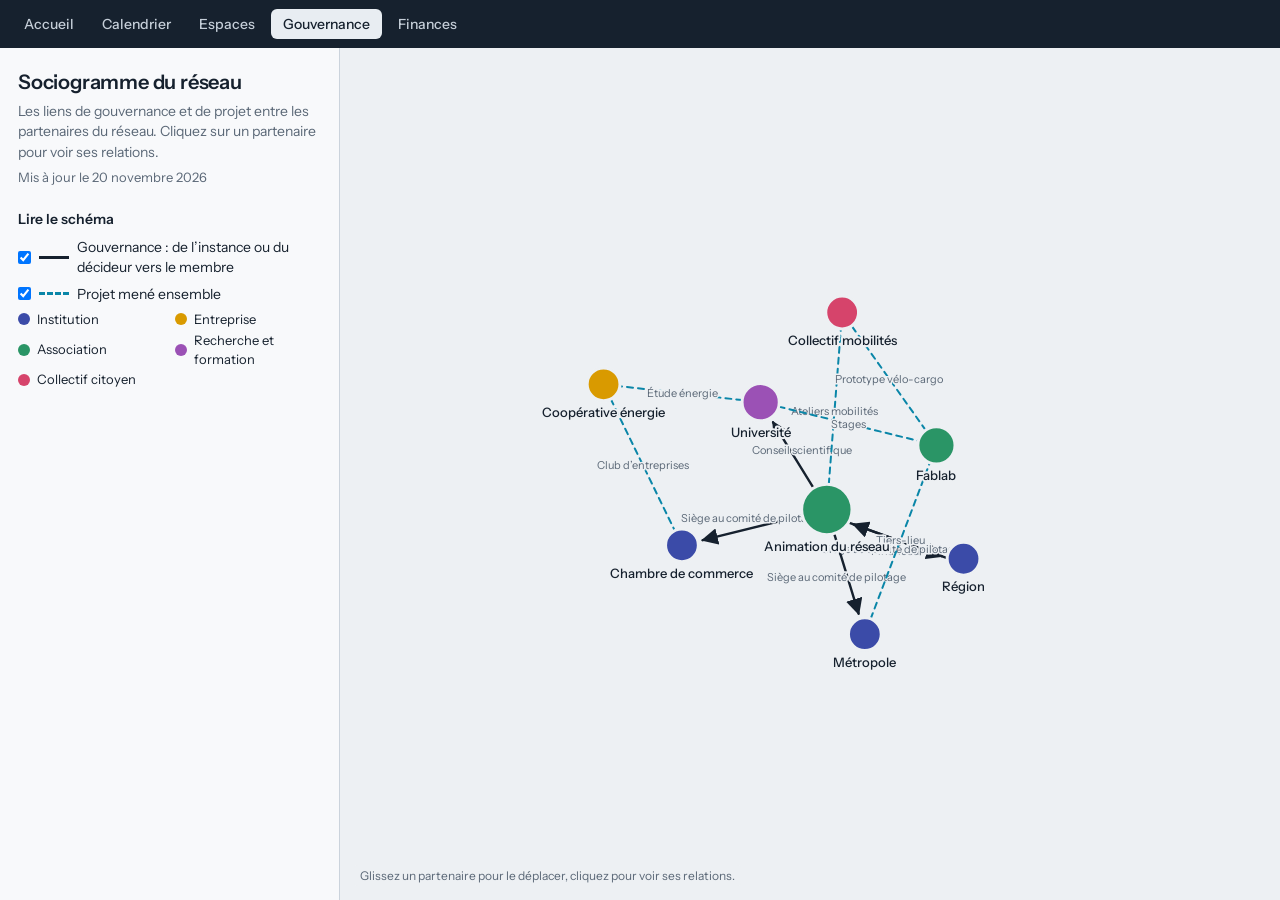
==== gouvernance.html @ c658a919 "Add files via upload" ====
<!DOCTYPE html>
<html lang="fr">
<head>
<meta charset="utf-8">
<meta name="viewport" content="width=device-width, initial-scale=1, viewport-fit=cover">
<title>Gouvernance et projets du réseau</title>
<link rel="stylesheet" href="https://fonts.googleapis.com/css2?family=Instrument+Sans:wght@400;500;600&display=swap">
<style>
:root{
  --bg:#EDF0F3;--panel:#F8F9FB;--ink:#16212E;--muted:#5B6877;--line:#CBD3DC;--field:#fff;
  --proj:#0A86A8;
  --c-institution:#3B4BA8;--c-entreprise:#D99A00;--c-association:#2A9566;--c-recherche:#9B51B5;--c-citoyen:#D6446B;
  box-sizing:border-box;padding-top:env(safe-area-inset-top,0px);padding-bottom:env(safe-area-inset-bottom,0px);
}
@media (prefers-color-scheme:dark){
  :root:not([data-theme="light"]){
    --bg:#12171E;--panel:#1A212A;--ink:#E8EDF2;--muted:#9AA7B5;--line:#2C3744;--field:#121920;
    --proj:#4CC3E6;
    --c-institution:#8E9BFF;--c-entreprise:#F2BE3A;--c-association:#5CCB98;--c-recherche:#C78BE0;--c-citoyen:#F0829F;
    color-scheme:dark;
  }
}
:root[data-theme="dark"]{
  --bg:#12171E;--panel:#1A212A;--ink:#E8EDF2;--muted:#9AA7B5;--line:#2C3744;--field:#121920;
  --proj:#4CC3E6;
  --c-institution:#8E9BFF;--c-entreprise:#F2BE3A;--c-association:#5CCB98;--c-recherche:#C78BE0;--c-citoyen:#F0829F;
  color-scheme:dark;
}
html{scroll-padding-top:env(safe-area-inset-top,0px);height:100%}
*,*::before,*::after{box-sizing:border-box}
body{margin:0;height:100%;background:var(--bg);color:var(--ink);font:400 14px/1.45 "Instrument Sans",system-ui,-apple-system,"Segoe UI",sans-serif}
.app{display:grid;grid-template-columns:340px 1fr;height:calc(100% - var(--navh,0px))}
aside{background:var(--panel);border-right:1px solid var(--line);overflow-y:auto;padding:20px 18px 28px}
h1{font-size:20px;font-weight:600;margin:0 0 4px;letter-spacing:-.01em}
h2{font-size:14px;font-weight:600;margin:22px 0 8px}
.lead{color:var(--muted);margin:0}
label{display:block;font-weight:500;margin:8px 0 3px}
input[type=text],select,textarea{width:100%;padding:8px 10px;border:1px solid var(--line);border-radius:6px;background:var(--field);color:var(--ink);font:inherit}
textarea{min-height:90px;font-size:12px;font-family:ui-monospace,Menlo,monospace}
button{font:inherit;font-weight:500;padding:8px 12px;border-radius:6px;border:1px solid var(--ink);background:var(--ink);color:var(--bg);cursor:pointer;margin-top:10px}
button.ghost{background:transparent;color:var(--ink);border-color:var(--line)}
button.danger{border-color:var(--c-citoyen);color:var(--c-citoyen);background:transparent}
button:focus-visible,input:focus-visible,select:focus-visible,textarea:focus-visible,svg g.node:focus-visible{outline:2px solid var(--proj);outline-offset:2px}
.row{display:flex;gap:8px;flex-wrap:wrap}
.row button{margin-top:6px}
.seg{display:flex;gap:6px}
.seg label{flex:1;margin:0;font-weight:500}
.seg input{position:absolute;opacity:0;pointer-events:none}
.seg span{display:block;text-align:center;padding:8px;border:1px solid var(--line);border-radius:6px;cursor:pointer}
.seg input:checked+span{border-color:var(--ink);background:var(--ink);color:var(--bg)}
.seg input:focus-visible+span{outline:2px solid var(--proj);outline-offset:2px}
.key{display:flex;align-items:center;gap:8px;margin:6px 0;font-weight:400}
.key input{margin:0}
.sw{width:30px;height:0;border-top:3px solid var(--ink);flex:none}
.sw.p{border-top:3px dashed var(--proj)}
.dot{width:12px;height:12px;border-radius:50%;flex:none}
.cats{display:grid;grid-template-columns:1fr 1fr;gap:2px 10px;margin-top:6px}
.cats div{display:flex;align-items:center;gap:7px;font-size:13px}
.detail{border:1px solid var(--line);border-radius:8px;padding:12px;margin-top:16px;background:var(--field)}
.detail h3{margin:0 0 2px;font-size:15px}
.detail ul{list-style:none;margin:8px 0 0;padding:0}
.detail li{display:flex;justify-content:space-between;gap:8px;align-items:flex-start;padding:6px 0;border-top:1px solid var(--line)}
.detail li small{color:var(--muted);display:block}
.x{margin:0;padding:2px 8px;background:transparent;color:var(--muted);border-color:var(--line)}
main{position:relative;min-width:0;min-height:0}
svg#map{width:100%;height:100%;display:block;touch-action:none}
.hint{position:absolute;left:14px;bottom:14px;color:var(--muted);font-size:12px;background:var(--bg);padding:2px 6px;border-radius:4px}
.nlabel{font-size:13px;font-weight:500;fill:var(--ink);paint-order:stroke;stroke:var(--bg);stroke-width:4px;stroke-linejoin:round;pointer-events:none}
.llabel{font-size:11px;fill:var(--muted);paint-order:stroke;stroke:var(--bg);stroke-width:3px;pointer-events:none}
.arrow{fill:var(--ink)}
g.node{cursor:grab}
.dim{opacity:.14}
.empty{fill:var(--muted);font-size:14px}
body:not(.edit) .edit-only{display:none}
.banner{background:var(--ink);color:var(--bg);padding:8px 10px;border-radius:6px;margin:12px 0 0;font-size:13px}
.upd{color:var(--muted);font-size:13px;margin:6px 0 0}
@media (max-width:820px){
  body{height:auto}
  .app{display:flex;flex-direction:column;height:auto}
  main{order:-1;height:62vh;height:62dvh}
  aside{border-right:0;border-top:1px solid var(--line);overflow:visible}
}
</style>
</head>
<body>
<script src="nav.js"></script>
<div class="app">
<aside>
  <h1>Sociogramme du réseau</h1>
  <p class="lead" id="lead"></p><p class="upd" id="upd"></p><div class="banner edit-only">Mode édition : vos changements restent visibles chez vous seulement. Pour les publier : « Afficher le JSON », remplacez dans index.html le bloc entre DEBUT-DONNEES et FIN-DONNEES, puis redéposez le fichier.</div>

  <h2>Lire le schéma</h2>
  <div class="key"><input type="checkbox" id="fGov" checked aria-label="Afficher la gouvernance"><span class="sw"></span><span>Gouvernance : de l’instance ou du décideur vers le membre</span></div>
  <div class="key"><input type="checkbox" id="fProj" checked aria-label="Afficher les projets"><span class="sw p"></span><span>Projet mené ensemble</span></div>
  <div class="cats" id="legend"></div>

  <div class="edit-only"><h2>Ajouter un partenaire</h2>
  <label for="pName">Nom</label>
  <input type="text" id="pName" autocomplete="off">
  <label for="pCat">Type de structure</label>
  <select id="pCat"></select>
  <button id="addNode">Ajouter le partenaire</button>

  <h2>Créer une relation</h2>
  <label for="rA">De</label><select id="rA"></select>
  <label for="rB">Vers</label><select id="rB"></select>
  <label>Nature</label>
  <div class="seg">
    <label><input type="radio" name="rt" value="gov" checked><span>Gouvernance</span></label>
    <label><input type="radio" name="rt" value="proj"><span>Projet</span></label>
  </div>
  <label for="rL">Intitulé (rôle, nom du projet)</label>
  <input type="text" id="rL" autocomplete="off">
  <button id="addLink">Créer la relation</button>
  <p id="msg" class="lead" role="status" style="min-height:1.4em;margin-top:8px"></p></div>

  <div id="detail"></div>

  <div class="edit-only"><h2>Données</h2>
  <div class="row">
    <button class="ghost" id="bExport">Afficher le JSON</button>
    <button class="ghost" id="bImport">Importer le JSON</button>
    <button class="ghost" id="bPub">Revenir à la version publiée</button>
    <button class="ghost" id="bEx">Charger l’exemple</button>
    <button class="ghost" id="bClear">Tout effacer</button>
  </div>
  <label for="json" class="lead" style="font-weight:400">Copiez ce texte pour sauvegarder votre réseau, ou collez-en un pour le recharger.</label>
  <textarea id="json" spellcheck="false"></textarea></div>
</aside>

<main>
  <svg id="map" role="img" aria-label="Sociogramme des partenaires">
    <defs><marker id="arr" viewBox="0 0 10 10" refX="9" refY="5" markerWidth="7" markerHeight="7" orient="auto"><path class="arrow" d="M0 0L10 5L0 10z"/></marker></defs>
    <g id="gL"></g><g id="gN"></g>
  </svg>
  <div class="hint">Glissez un partenaire pour le déplacer, cliquez pour voir ses relations.</div>
</main>
</div>

<script>
const CATS={institution:"Institution",entreprise:"Entreprise",association:"Association",recherche:"Recherche et formation",citoyen:"Collectif citoyen"};
const KEY="sociogramme-reseau-v1";
/* DEBUT-DONNEES */
const PUBLISHED={
 updated:"2026-11-20",
 nodes:[
  {id:"n1",name:"Animation du réseau",cat:"association"},
  {id:"n2",name:"Région",cat:"institution"},
  {id:"n3",name:"Métropole",cat:"institution"},
  {id:"n4",name:"Chambre de commerce",cat:"institution"},
  {id:"n5",name:"Université",cat:"recherche"},
  {id:"n6",name:"Coopérative énergie",cat:"entreprise"},
  {id:"n7",name:"Collectif mobilités",cat:"citoyen"},
  {id:"n8",name:"Fablab",cat:"association"}
 ],
 links:[
  {id:"l1",a:"n2",b:"n1",type:"gov",label:"Financeur"},
  {id:"l2",a:"n1",b:"n2",type:"gov",label:"Siège au comité de pilotage"},
  {id:"l3",a:"n1",b:"n3",type:"gov",label:"Siège au comité de pilotage"},
  {id:"l4",a:"n1",b:"n4",type:"gov",label:"Siège au comité de pilotage"},
  {id:"l5",a:"n1",b:"n5",type:"gov",label:"Conseil scientifique"},
  {id:"l6",a:"n1",b:"n7",type:"proj",label:"Ateliers mobilités"},
  {id:"l7",a:"n5",b:"n6",type:"proj",label:"Étude énergie"},
  {id:"l8",a:"n8",b:"n7",type:"proj",label:"Prototype vélo-cargo"},
  {id:"l9",a:"n3",b:"n8",type:"proj",label:"Tiers-lieu"},
  {id:"l10",a:"n6",b:"n4",type:"proj",label:"Club d’entreprises"},
  {id:"l11",a:"n5",b:"n8",type:"proj",label:"Stages"}
 ]};
/* FIN-DONNEES */
const EDIT=location.hash==="#edition";
const EX=PUBLISHED;
const pinned=()=>!EDIT&&S.nodes.length&&S.nodes.every(n=>typeof n.nx==="number");
const $=s=>document.querySelector(s);
const NS="http://www.w3.org/2000/svg";
const clone=o=>JSON.parse(JSON.stringify(o));
const uid=p=>p+Date.now().toString(36)+Math.random().toString(36).slice(2,5);
let S=clone(EX),sel=null,vw=800,vh=600,alpha=1,drag=null,raf=0;
const reduce=matchMedia("(prefers-reduced-motion: reduce)").matches;

if(EDIT)try{const t=localStorage.getItem(KEY);if(t){const d=JSON.parse(t);if(d&&d.nodes&&d.links)S=d}}catch(e){}
function save(){if(!EDIT)return;try{localStorage.setItem(KEY,JSON.stringify({updated:S.updated,nodes:S.nodes.map(n=>({id:n.id,name:n.name,cat:n.cat,x:n.x,y:n.y})),links:S.links.map(l=>({id:l.id,a:l.a,b:l.b,type:l.type,label:l.label}))}))}catch(e){}}

function el(tag,attrs,parent){const e=document.createElementNS(NS,tag);for(const k in attrs)e.setAttribute(k,attrs[k]);if(parent)parent.appendChild(e);return e}
const byId=id=>S.nodes.find(n=>n.id===id);
const deg=n=>S.links.filter(l=>l.a===n.id||l.b===n.id).length;
const rad=n=>12+Math.min(deg(n),7)*2.2;
const vis=l=>(l.type==="gov"?$("#fGov").checked:$("#fProj").checked);

function say(t){$("#msg").textContent=t}

/* ---------- rendu ---------- */
function render(){
  const gL=$("#gL"),gN=$("#gN");gL.innerHTML="";gN.innerHTML="";
  S.nodes.forEach((n,i)=>{
    if(typeof n.x!=="number"&&typeof n.nx==="number"){n.x=n.nx*vw;n.y=n.ny*vh}else if(typeof n.x!=="number"){const a=i/S.nodes.length*6.283;n.x=vw/2+Math.cos(a)*Math.min(vw,vh)/3;n.y=vh/2+Math.sin(a)*Math.min(vw,vh)/3}
    n.vx=0;n.vy=0;
  });
  const pc={};
  S.links.forEach(l=>{
    if(l.type==="proj"){const k=[l.a,l.b].sort().join("|");pc[k]=(pc[k]||0)+1;l.pi=pc[k]-1;l.pk=k}
  });
  S.links.forEach(l=>{if(l.type==="proj")l.pn=pc[l.pk];
    const g=el("g",{},gL);l.g=g;
    l.path=el("path",{fill:"none",stroke:l.type==="gov"?"var(--ink)":"var(--proj)","stroke-width":l.type==="gov"?2.4:2,"stroke-linecap":"round"},g);
    if(l.type==="gov")l.path.setAttribute("marker-end","url(#arr)");else l.path.setAttribute("stroke-dasharray","6 5");
    l.txt=el("text",{class:"llabel","text-anchor":"middle"},g);l.txt.textContent=l.label||"";
  });
  S.nodes.forEach(n=>{
    const g=el("g",{class:"node",tabindex:0,role:"button","aria-label":n.name+", "+CATS[n.cat]},gN);n.g=g;
    n.c=el("circle",{r:rad(n),fill:"var(--c-"+n.cat+")",stroke:"var(--bg)","stroke-width":3},g);
    n.t=el("text",{class:"nlabel","text-anchor":"middle",dy:rad(n)+16},g);n.t.textContent=n.name;
    g.addEventListener("pointerdown",e=>{drag={n,sx:e.clientX,sy:e.clientY,moved:false};g.setPointerCapture(e.pointerId);e.preventDefault()});
    g.addEventListener("keydown",e=>{if(e.key==="Enter"||e.key===" "){e.preventDefault();pick(n.id)}});
  });
  fill();setDate();detail();legend();applyDim();draw();heat();save();
}
function legend(){$("#legend").innerHTML=Object.keys(CATS).map(k=>'<div><span class="dot" style="background:var(--c-'+k+')"></span>'+CATS[k]+'</div>').join("")}
function fill(){
  const opts=S.nodes.map(n=>'<option value="'+n.id+'">'+esc(n.name)+'</option>').join("");
  ["#rA","#rB"].forEach((s,i)=>{const cur=$(s).value;$(s).innerHTML=opts;if(cur&&byId(cur))$(s).value=cur;else if(i===1&&S.nodes[1])$(s).value=S.nodes[1].id});
  if(!$("#pCat").children.length)$("#pCat").innerHTML=Object.keys(CATS).map(k=>'<option value="'+k+'">'+CATS[k]+'</option>').join("");
  let e=document.getElementById("emptyMsg");
  if(!S.nodes.length){if(!e){e=el("text",{id:"emptyMsg",class:"empty","text-anchor":"middle"},$("#map"));e.textContent="Ajoutez un premier partenaire pour commencer."}e.setAttribute("x",vw/2);e.setAttribute("y",vh/2)}else if(e)e.remove();
}
function esc(s){return String(s).replace(/[&<>"]/g,c=>({"&":"&amp;","<":"&lt;",">":"&gt;",'"':"&quot;"}[c]))}

function draw(){
  S.links.forEach(l=>{
    const a=byId(l.a),b=byId(l.b);if(!a||!b||!l.path)return;
    const on=vis(l);l.g.style.display=on?"":"none";if(!on)return;
    let dx=b.x-a.x,dy=b.y-a.y;const d=Math.hypot(dx,dy)||1;const ux=dx/d,uy=dy/d,px=-uy,py=ux;
    if(l.type==="gov"){
      const s=(l.a<l.b?1:-1)*(S.links.some(o=>o!==l&&o.type==="gov"&&o.a===l.b&&o.b===l.a)?5:0);
      const x1=a.x+ux*rad(a)+px*s,y1=a.y+uy*rad(a)+py*s,x2=b.x-ux*(rad(b)+5)+px*s,y2=b.y-uy*(rad(b)+5)+py*s;
      l.path.setAttribute("d","M"+x1+" "+y1+"L"+x2+" "+y2);
      l.txt.setAttribute("x",(x1+x2)/2+px*10*(s>=0?1:-1));l.txt.setAttribute("y",(y1+y2)/2+py*10*(s>=0?1:-1)+4);
    }else{
      const off=(l.pi-(l.pn-1)/2)*46;const mx=(a.x+b.x)/2+px*off,my=(a.y+b.y)/2+py*off;
      const x1=a.x+ux*rad(a),y1=a.y+uy*rad(a),x2=b.x-ux*rad(b),y2=b.y-uy*rad(b);
      l.path.setAttribute("d","M"+x1+" "+y1+"Q"+mx+" "+my+" "+x2+" "+y2);
      l.txt.setAttribute("x",(a.x+b.x)/4+mx/2);l.txt.setAttribute("y",(a.y+b.y)/4+my/2+4);
    }
  });
  S.nodes.forEach(n=>{if(n.g)n.g.setAttribute("transform","translate("+n.x+" "+n.y+")")});
}
function applyDim(){
  const adj=new Set();if(sel){adj.add(sel);S.links.forEach(l=>{if(vis(l)&&(l.a===sel||l.b===sel)){adj.add(l.a);adj.add(l.b)}})}
  S.nodes.forEach(n=>n.g&&n.g.classList.toggle("dim",!!sel&&!adj.has(n.id)));
  S.links.forEach(l=>l.g&&l.g.classList.toggle("dim",!!sel&&l.a!==sel&&l.b!==sel));
}

/* ---------- simulation ---------- */
function step(){
  const N=S.nodes;
  for(let i=0;i<N.length;i++)for(let j=i+1;j<N.length;j++){
    let dx=N[j].x-N[i].x,dy=N[j].y-N[i].y;let d2=dx*dx+dy*dy+.5;const d=Math.sqrt(d2);
    const f=Math.min(5200/d2,6)*alpha;dx/=d;dy/=d;
    N[i].vx-=dx*f;N[i].vy-=dy*f;N[j].vx+=dx*f;N[j].vy+=dy*f;
  }
  S.links.forEach(l=>{
    const a=byId(l.a),b=byId(l.b);if(!a||!b)return;
    const dx=b.x-a.x,dy=b.y-a.y,d=Math.hypot(dx,dy)||1,L=l.type==="gov"?130:170,f=(d-L)*.012*alpha;
    a.vx+=dx/d*f;a.vy+=dy/d*f;b.vx-=dx/d*f;b.vy-=dy/d*f;
  });
  N.forEach(n=>{
    n.vx+=(vw/2-n.x)*.003*alpha;n.vy+=(vh/2-n.y)*.003*alpha;
    if(drag&&drag.n===n){n.vx=0;n.vy=0;return}
    n.x+=n.vx;n.y+=n.vy;n.vx*=.8;n.vy*=.8;
    n.x=Math.max(50,Math.min(vw-50,n.x));n.y=Math.max(30,Math.min(vh-40,n.y));
  });
  alpha*=.985;
}
function loop(){step();draw();if(alpha>.03||drag)raf=requestAnimationFrame(loop);else{raf=0;save()}}
function heat(){
  if(pinned()){draw();return}
  alpha=1;
  if(reduce){for(let i=0;i<300;i++)step();draw();save();return}
  if(!raf)raf=requestAnimationFrame(loop);
}

/* ---------- interaction ---------- */
addEventListener("pointermove",e=>{
  if(!drag)return;
  if(Math.hypot(e.clientX-drag.sx,e.clientY-drag.sy)>4)drag.moved=true;
  if(drag.moved){const r=$("#map").getBoundingClientRect();drag.n.x=e.clientX-r.left;drag.n.y=e.clientY-r.top;if(pinned()){draw();return}alpha=Math.max(alpha,.3);if(reduce)draw();else if(!raf)raf=requestAnimationFrame(loop)}
});
addEventListener("pointerup",()=>{if(!drag)return;const d=drag;drag=null;if(!d.moved)pick(d.n.id);else if(reduce){save()}});
$("#map").addEventListener("pointerdown",e=>{if(e.target.id==="map"){sel=null;applyDim();detail()}});
function pick(id){sel=sel===id?null:id;applyDim();detail()}

function detail(){
  const box=$("#detail");const n=sel&&byId(sel);
  if(!n){box.innerHTML="";return}
  const rel=S.links.filter(l=>l.a===n.id||l.b===n.id);
  box.innerHTML='<div class="detail"><h3>'+esc(n.name)+'</h3><span class="lead">'+CATS[n.cat]+', '+rel.length+' relation'+(rel.length>1?"s":"")+'</span><ul>'+
   (rel.map(l=>{const other=byId(l.a===n.id?l.b:l.a);
     const what=l.type==="gov"?(l.a===n.id?"Gouverne ":"Est gouverné par ")+esc(other.name):"Projet avec "+esc(other.name);
     return '<li><div>'+what+(l.label?'<small>'+esc(l.label)+'</small>':'')+'</div>'+(EDIT?'<button class="x" data-l="'+l.id+'" aria-label="Supprimer cette relation">×</button>':'')+'</li>'}).join("")||'<li><small>Aucune relation pour l’instant.</small></li>')+
   '</ul>'+(EDIT?'<button class="danger" id="delNode">Supprimer ce partenaire</button>':'')+'</div>';
  box.querySelectorAll("[data-l]").forEach(b=>b.onclick=()=>{S.links=S.links.filter(l=>l.id!==b.dataset.l);render()});
  if(EDIT)confirmTwice($("#delNode"),"Supprimer ce partenaire","Confirmer la suppression",()=>{S.links=S.links.filter(l=>l.a!==n.id&&l.b!==n.id);S.nodes=S.nodes.filter(x=>x.id!==n.id);sel=null;render()});
}
function confirmTwice(btn,t1,t2,fn){let armed=false,tm;btn.onclick=()=>{if(!armed){armed=true;btn.textContent=t2;tm=setTimeout(()=>{armed=false;btn.textContent=t1},3500)}else{clearTimeout(tm);fn()}}}

$("#addNode").onclick=()=>{
  const name=$("#pName").value.trim();
  if(!name){say("Saisissez le nom du partenaire.");$("#pName").focus();return}
  if(S.nodes.some(n=>n.name.toLowerCase()===name.toLowerCase())){say("Ce partenaire existe déjà.");return}
  S.nodes.push({id:uid("n"),name,cat:$("#pCat").value,x:vw/2+Math.random()*40-20,y:vh/2+Math.random()*40-20});
  $("#pName").value="";say("« "+name+" » ajouté.");render();
};
$("#pName").addEventListener("keydown",e=>{if(e.key==="Enter")$("#addNode").click()});
$("#addLink").onclick=()=>{
  const a=$("#rA").value,b=$("#rB").value,type=document.querySelector("input[name=rt]:checked").value,label=$("#rL").value.trim();
  if(!a||!b){say("Ajoutez d’abord au moins deux partenaires.");return}
  if(a===b){say("Choisissez deux partenaires différents.");return}
  if(S.links.some(l=>l.a===a&&l.b===b&&l.type===type&&l.label===label)){say("Cette relation existe déjà.");return}
  S.links.push({id:uid("l"),a,b,type,label});$("#rL").value="";say("Relation créée.");render();
};
["#fGov","#fProj"].forEach(s=>$(s).onchange=()=>{applyDim();draw()});

$("#bExport").onclick=()=>{
  const o={updated:new Date().toISOString().slice(0,10),nodes:S.nodes.map(n=>({id:n.id,name:n.name,cat:n.cat,nx:+(n.x/vw).toFixed(3),ny:+(n.y/vh).toFixed(3)})),links:S.links.map(l=>({id:l.id,a:l.a,b:l.b,type:l.type,label:l.label}))};const t="/* DEBUT-DONNEES */\nconst PUBLISHED="+JSON.stringify(o,null,1)+";\n/* FIN-DONNEES */";
  $("#json").value=t;$("#json").select();
  try{navigator.clipboard.writeText(t).then(()=>say("JSON copié dans le presse-papiers."),()=>say("JSON affiché, copiez-le depuis la zone de texte."))}catch(e){say("JSON affiché, copiez-le depuis la zone de texte.")}
};
$("#bImport").onclick=()=>{
  try{
    const d=JSON.parse($("#json").value.replace(/\/\*[\s\S]*?\*\//g,"").replace(/^\s*const\s+PUBLISHED\s*=/,"").trim().replace(/;$/,""));
    if(!Array.isArray(d.nodes)||!Array.isArray(d.links))throw 0;
    const ids=new Set(d.nodes.map(n=>n.id));
    S={updated:d.updated,nodes:d.nodes.filter(n=>n.id&&n.name&&CATS[n.cat]),links:d.links.filter(l=>ids.has(l.a)&&ids.has(l.b)&&(l.type==="gov"||l.type==="proj")).map((l,i)=>({id:l.id||"i"+i,a:l.a,b:l.b,type:l.type,label:l.label||""}))};
    sel=null;say("Réseau importé.");render();
  }catch(e){say("Import impossible : le texte n’est pas un JSON de réseau valide.")}
};
$("#bPub").onclick=()=>{try{localStorage.removeItem(KEY)}catch(e){}S=clone(PUBLISHED);sel=null;say("Version publiée rechargée.");render()};
$("#bEx").onclick=()=>{S=clone(EX);sel=null;say("Exemple chargé.");render()};
confirmTwice($("#bClear"),"Tout effacer","Confirmer : tout effacer",()=>{S={nodes:[],links:[]};sel=null;$("#bClear").textContent="Tout effacer";render()});

function size(){const r=$("#map").getBoundingClientRect();vw=r.width||800;vh=r.height||600;$("#map").setAttribute("viewBox","0 0 "+vw+" "+vh);}
new ResizeObserver(()=>{size();fill();if(pinned()){S.nodes.forEach(n=>{n.x=n.nx*vw;n.y=n.ny*vh});draw()}else heat()}).observe($("#map"));
document.body.classList.toggle("edit",EDIT);
$("#lead").textContent=EDIT?"Ajoutez vos partenaires, puis reliez-les par la gouvernance ou par un projet commun.":"Les liens de gouvernance et de projet entre les partenaires du réseau. Cliquez sur un partenaire pour voir ses relations.";
function setDate(){$("#upd").textContent=S.updated?"Mis à jour le "+new Date(S.updated+"T12:00:00").toLocaleDateString("fr-FR",{dateStyle:"long"}):""}
addEventListener("hashchange",()=>location.reload());
size();render();
</script>
</body>
</html>
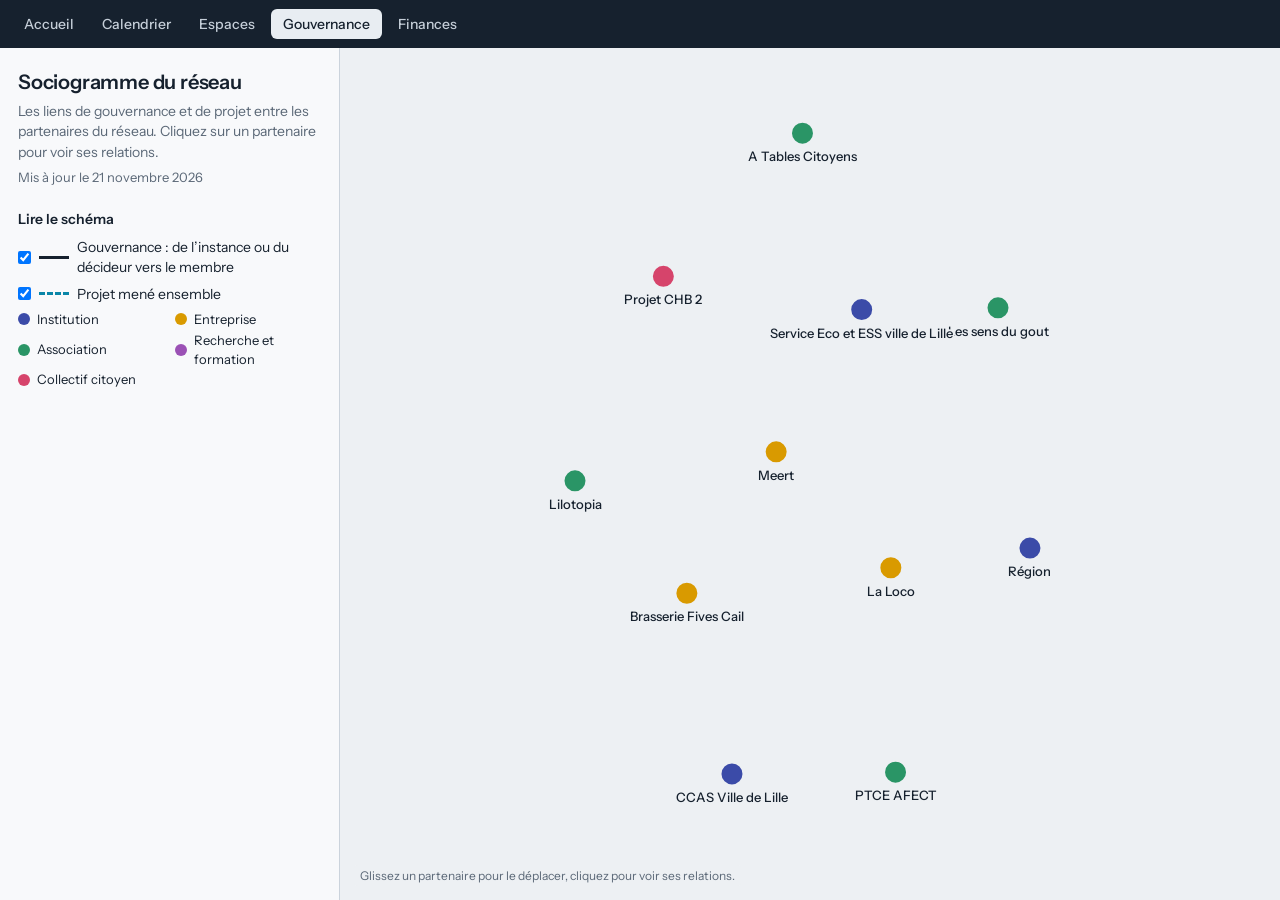
==== commit b9c94fa5: "Update gouvernance.html" ====
--- a/gouvernance.html
+++ b/gouvernance.html
@@ -142,30 +142,88 @@
 const KEY="sociogramme-reseau-v1";
 /* DEBUT-DONNEES */
 const PUBLISHED={
- updated:"2026-11-20",
- nodes:[
-  {id:"n1",name:"Animation du réseau",cat:"association"},
-  {id:"n2",name:"Région",cat:"institution"},
-  {id:"n3",name:"Métropole",cat:"institution"},
-  {id:"n4",name:"Chambre de commerce",cat:"institution"},
-  {id:"n5",name:"Université",cat:"recherche"},
-  {id:"n6",name:"Coopérative énergie",cat:"entreprise"},
-  {id:"n7",name:"Collectif mobilités",cat:"citoyen"},
-  {id:"n8",name:"Fablab",cat:"association"}
+ "updated": "2026-11-21",
+ "nodes": [
+  {
+   "id": "n2",
+   "name": "Région",
+   "cat": "institution",
+   "nx": 0.734,
+   "ny": 0.587
+  },
+  {
+   "id": "nmwq9ozjh6ak",
+   "name": "Projet CHB 2",
+   "cat": "citoyen",
+   "nx": 0.344,
+   "ny": 0.268
+  },
+  {
+   "id": "nmwq9p93utzm",
+   "name": "PTCE AFECT",
+   "cat": "association",
+   "nx": 0.591,
+   "ny": 0.85
+  },
+  {
+   "id": "nmwq9pe06s2a",
+   "name": "A Tables Citoyens",
+   "cat": "association",
+   "nx": 0.492,
+   "ny": 0.1
+  },
+  {
+   "id": "nmwq9pggxf7d",
+   "name": "Lilotopia",
+   "cat": "association",
+   "nx": 0.25,
+   "ny": 0.508
+  },
+  {
+   "id": "nmwq9pk43v8d",
+   "name": "Les sens du gout",
+   "cat": "association",
+   "nx": 0.7,
+   "ny": 0.305
+  },
+  {
+   "id": "nmwq9pzdj14g",
+   "name": "CCAS Ville de Lille",
+   "cat": "institution",
+   "nx": 0.417,
+   "ny": 0.852
+  },
+  {
+   "id": "nmwq9q695xw8",
+   "name": "Service Eco et ESS ville de Lille",
+   "cat": "institution",
+   "nx": 0.555,
+   "ny": 0.307
+  },
+  {
+   "id": "nmwq9qnxys02",
+   "name": "Brasserie Fives Cail",
+   "cat": "entreprise",
+   "nx": 0.369,
+   "ny": 0.64
+  },
+  {
+   "id": "nmwq9qq234ta",
+   "name": "La Loco",
+   "cat": "entreprise",
+   "nx": 0.586,
+   "ny": 0.61
+  },
+  {
+   "id": "nmwq9qt0iie3",
+   "name": "Meert",
+   "cat": "entreprise",
+   "nx": 0.464,
+   "ny": 0.474
+  }
  ],
- links:[
-  {id:"l1",a:"n2",b:"n1",type:"gov",label:"Financeur"},
-  {id:"l2",a:"n1",b:"n2",type:"gov",label:"Siège au comité de pilotage"},
-  {id:"l3",a:"n1",b:"n3",type:"gov",label:"Siège au comité de pilotage"},
-  {id:"l4",a:"n1",b:"n4",type:"gov",label:"Siège au comité de pilotage"},
-  {id:"l5",a:"n1",b:"n5",type:"gov",label:"Conseil scientifique"},
-  {id:"l6",a:"n1",b:"n7",type:"proj",label:"Ateliers mobilités"},
-  {id:"l7",a:"n5",b:"n6",type:"proj",label:"Étude énergie"},
-  {id:"l8",a:"n8",b:"n7",type:"proj",label:"Prototype vélo-cargo"},
-  {id:"l9",a:"n3",b:"n8",type:"proj",label:"Tiers-lieu"},
-  {id:"l10",a:"n6",b:"n4",type:"proj",label:"Club d’entreprises"},
-  {id:"l11",a:"n5",b:"n8",type:"proj",label:"Stages"}
- ]};
+ "links": []
+};
 /* FIN-DONNEES */
 const EDIT=location.hash==="#edition";
 const EX=PUBLISHED;
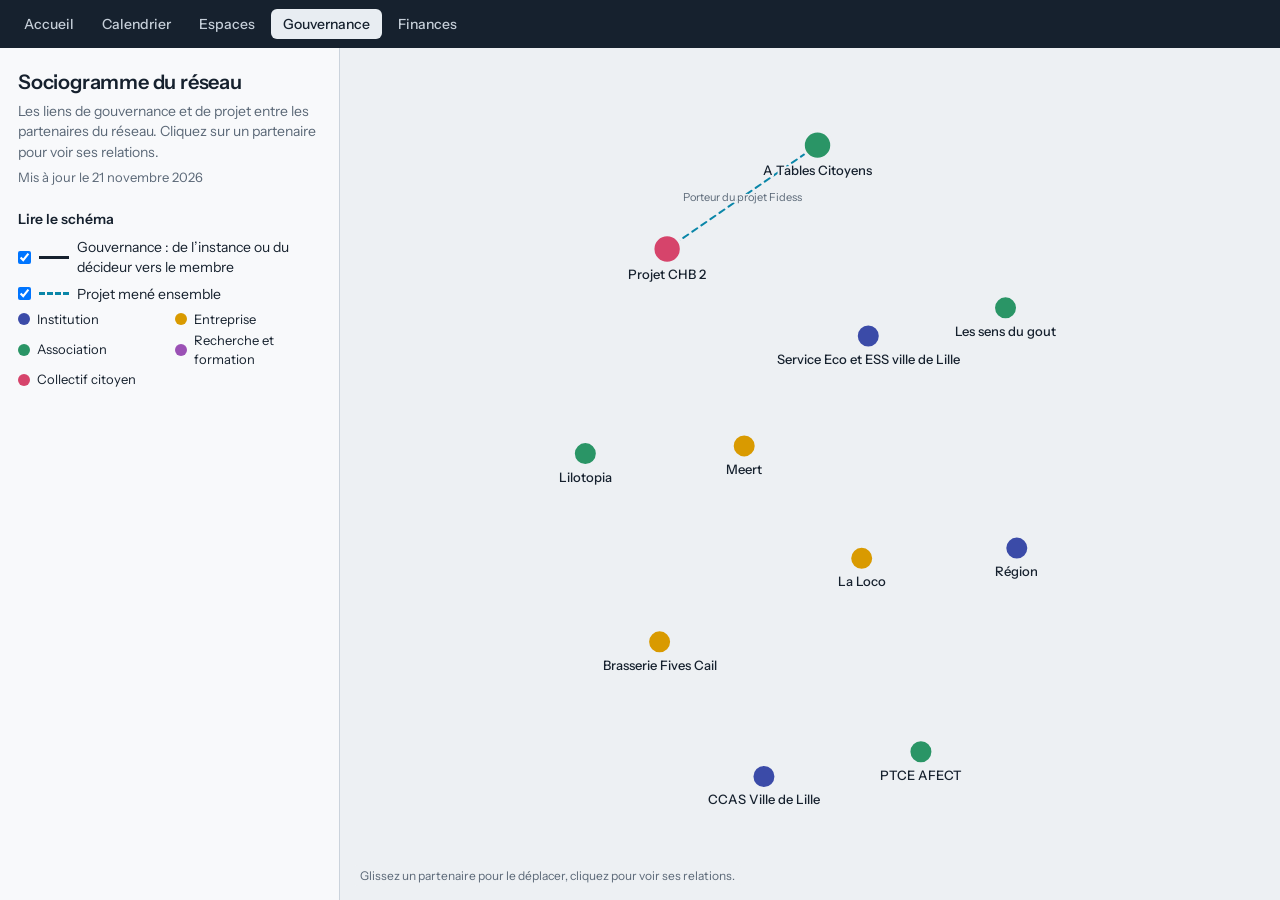
==== commit 9d0f5610: "Update gouvernance.html" ====
--- a/gouvernance.html
+++ b/gouvernance.html
@@ -148,84 +148,93 @@
    "id": "n2",
    "name": "Région",
    "cat": "institution",
-   "nx": 0.734,
+   "nx": 0.72,
    "ny": 0.587
   },
   {
    "id": "nmwq9ozjh6ak",
    "name": "Projet CHB 2",
    "cat": "citoyen",
-   "nx": 0.344,
-   "ny": 0.268
+   "nx": 0.348,
+   "ny": 0.236
   },
   {
    "id": "nmwq9p93utzm",
    "name": "PTCE AFECT",
    "cat": "association",
-   "nx": 0.591,
-   "ny": 0.85
+   "nx": 0.618,
+   "ny": 0.826
   },
   {
    "id": "nmwq9pe06s2a",
    "name": "A Tables Citoyens",
    "cat": "association",
-   "nx": 0.492,
-   "ny": 0.1
+   "nx": 0.508,
+   "ny": 0.114
   },
   {
    "id": "nmwq9pggxf7d",
    "name": "Lilotopia",
    "cat": "association",
-   "nx": 0.25,
-   "ny": 0.508
+   "nx": 0.261,
+   "ny": 0.476
   },
   {
    "id": "nmwq9pk43v8d",
    "name": "Les sens du gout",
    "cat": "association",
-   "nx": 0.7,
+   "nx": 0.708,
    "ny": 0.305
   },
   {
    "id": "nmwq9pzdj14g",
    "name": "CCAS Ville de Lille",
    "cat": "institution",
-   "nx": 0.417,
-   "ny": 0.852
+   "nx": 0.451,
+   "ny": 0.855
   },
   {
    "id": "nmwq9q695xw8",
    "name": "Service Eco et ESS ville de Lille",
    "cat": "institution",
-   "nx": 0.555,
-   "ny": 0.307
+   "nx": 0.562,
+   "ny": 0.338
   },
   {
    "id": "nmwq9qnxys02",
    "name": "Brasserie Fives Cail",
    "cat": "entreprise",
-   "nx": 0.369,
-   "ny": 0.64
+   "nx": 0.34,
+   "ny": 0.697
   },
   {
    "id": "nmwq9qq234ta",
    "name": "La Loco",
    "cat": "entreprise",
-   "nx": 0.586,
-   "ny": 0.61
+   "nx": 0.555,
+   "ny": 0.599
   },
   {
    "id": "nmwq9qt0iie3",
    "name": "Meert",
    "cat": "entreprise",
-   "nx": 0.464,
-   "ny": 0.474
+   "nx": 0.43,
+   "ny": 0.467
   }
  ],
- "links": []
+ "links": [
+  {
+   "id": "lmwqfy62os6a",
+   "a": "nmwq9pe06s2a",
+   "b": "nmwq9ozjh6ak",
+   "type": "proj",
+   "label": "Porteur du projet Fidess"
+  }
+ ]
 };
 /* FIN-DONNEES */
-const EDIT=location.hash==="#edition";
+  
+  const EDIT=location.hash==="#edition";
 const EX=PUBLISHED;
 const pinned=()=>!EDIT&&S.nodes.length&&S.nodes.every(n=>typeof n.nx==="number");
 const $=s=>document.querySelector(s);
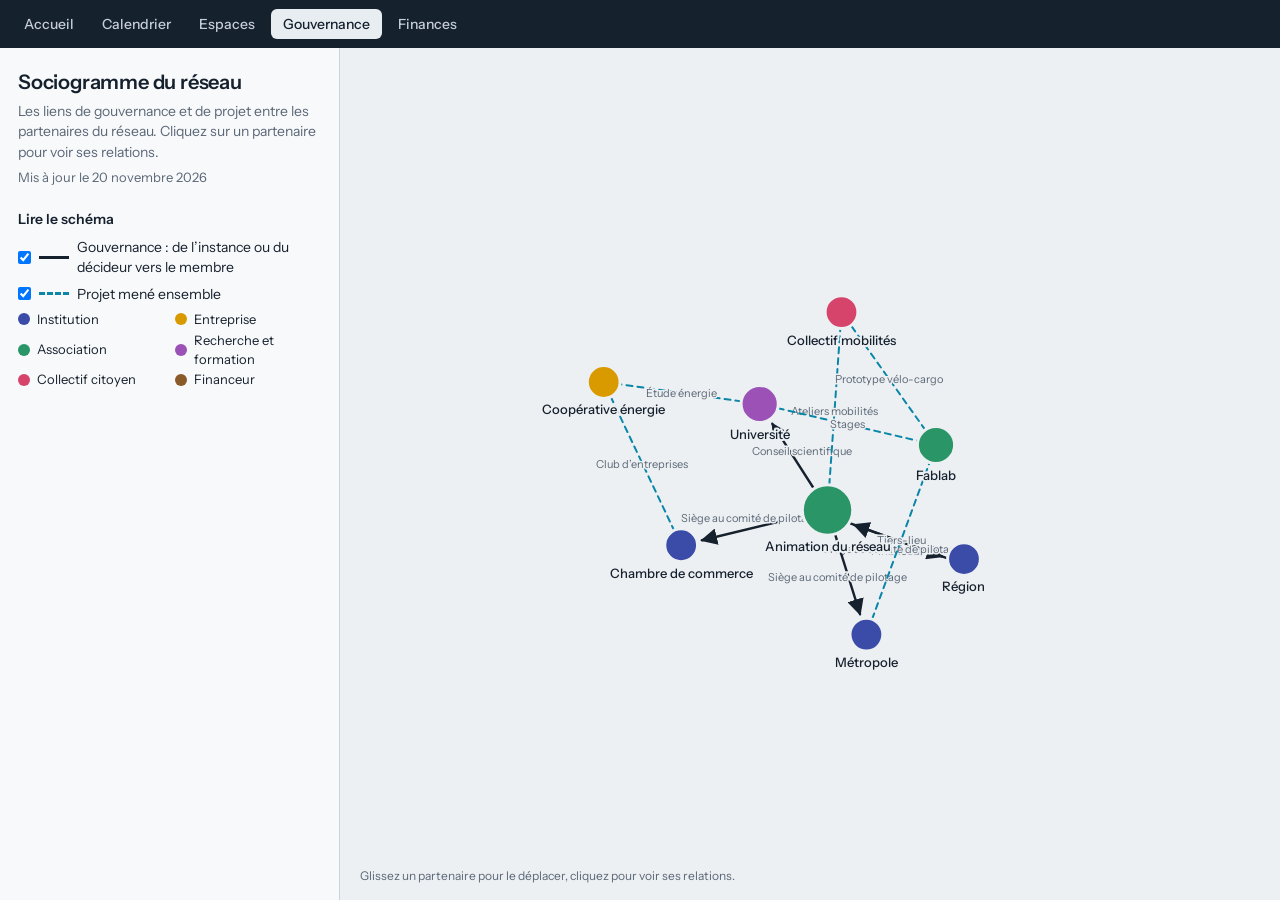
==== commit b392dcec: "Add files via upload" ====
--- a/gouvernance.html
+++ b/gouvernance.html
@@ -9,21 +9,21 @@
 :root{
   --bg:#EDF0F3;--panel:#F8F9FB;--ink:#16212E;--muted:#5B6877;--line:#CBD3DC;--field:#fff;
   --proj:#0A86A8;
-  --c-institution:#3B4BA8;--c-entreprise:#D99A00;--c-association:#2A9566;--c-recherche:#9B51B5;--c-citoyen:#D6446B;
+  --c-institution:#3B4BA8;--c-entreprise:#D99A00;--c-association:#2A9566;--c-recherche:#9B51B5;--c-citoyen:#D6446B;--c-financeur:#8A5A2B;
   box-sizing:border-box;padding-top:env(safe-area-inset-top,0px);padding-bottom:env(safe-area-inset-bottom,0px);
 }
 @media (prefers-color-scheme:dark){
   :root:not([data-theme="light"]){
     --bg:#12171E;--panel:#1A212A;--ink:#E8EDF2;--muted:#9AA7B5;--line:#2C3744;--field:#121920;
     --proj:#4CC3E6;
-    --c-institution:#8E9BFF;--c-entreprise:#F2BE3A;--c-association:#5CCB98;--c-recherche:#C78BE0;--c-citoyen:#F0829F;
+    --c-institution:#8E9BFF;--c-entreprise:#F2BE3A;--c-association:#5CCB98;--c-recherche:#C78BE0;--c-citoyen:#F0829F;--c-financeur:#D9A066;
     color-scheme:dark;
   }
 }
 :root[data-theme="dark"]{
   --bg:#12171E;--panel:#1A212A;--ink:#E8EDF2;--muted:#9AA7B5;--line:#2C3744;--field:#121920;
   --proj:#4CC3E6;
-  --c-institution:#8E9BFF;--c-entreprise:#F2BE3A;--c-association:#5CCB98;--c-recherche:#C78BE0;--c-citoyen:#F0829F;
+  --c-institution:#8E9BFF;--c-entreprise:#F2BE3A;--c-association:#5CCB98;--c-recherche:#C78BE0;--c-citoyen:#F0829F;--c-financeur:#D9A066;
   color-scheme:dark;
 }
 html{scroll-padding-top:env(safe-area-inset-top,0px);height:100%}
@@ -138,103 +138,36 @@
 </div>
 
 <script>
-const CATS={institution:"Institution",entreprise:"Entreprise",association:"Association",recherche:"Recherche et formation",citoyen:"Collectif citoyen"};
+const CATS={institution:"Institution",entreprise:"Entreprise",association:"Association",recherche:"Recherche et formation",citoyen:"Collectif citoyen",financeur:"Financeur"};
 const KEY="sociogramme-reseau-v1";
 /* DEBUT-DONNEES */
 const PUBLISHED={
- "updated": "2026-11-21",
- "nodes": [
-  {
-   "id": "n2",
-   "name": "Région",
-   "cat": "institution",
-   "nx": 0.72,
-   "ny": 0.587
-  },
-  {
-   "id": "nmwq9ozjh6ak",
-   "name": "Projet CHB 2",
-   "cat": "citoyen",
-   "nx": 0.348,
-   "ny": 0.236
-  },
-  {
-   "id": "nmwq9p93utzm",
-   "name": "PTCE AFECT",
-   "cat": "association",
-   "nx": 0.618,
-   "ny": 0.826
-  },
-  {
-   "id": "nmwq9pe06s2a",
-   "name": "A Tables Citoyens",
-   "cat": "association",
-   "nx": 0.508,
-   "ny": 0.114
-  },
-  {
-   "id": "nmwq9pggxf7d",
-   "name": "Lilotopia",
-   "cat": "association",
-   "nx": 0.261,
-   "ny": 0.476
-  },
-  {
-   "id": "nmwq9pk43v8d",
-   "name": "Les sens du gout",
-   "cat": "association",
-   "nx": 0.708,
-   "ny": 0.305
-  },
-  {
-   "id": "nmwq9pzdj14g",
-   "name": "CCAS Ville de Lille",
-   "cat": "institution",
-   "nx": 0.451,
-   "ny": 0.855
-  },
-  {
-   "id": "nmwq9q695xw8",
-   "name": "Service Eco et ESS ville de Lille",
-   "cat": "institution",
-   "nx": 0.562,
-   "ny": 0.338
-  },
-  {
-   "id": "nmwq9qnxys02",
-   "name": "Brasserie Fives Cail",
-   "cat": "entreprise",
-   "nx": 0.34,
-   "ny": 0.697
-  },
-  {
-   "id": "nmwq9qq234ta",
-   "name": "La Loco",
-   "cat": "entreprise",
-   "nx": 0.555,
-   "ny": 0.599
-  },
-  {
-   "id": "nmwq9qt0iie3",
-   "name": "Meert",
-   "cat": "entreprise",
-   "nx": 0.43,
-   "ny": 0.467
-  }
+ updated:"2026-11-20",
+ nodes:[
+  {id:"n1",name:"Animation du réseau",cat:"association"},
+  {id:"n2",name:"Région",cat:"institution"},
+  {id:"n3",name:"Métropole",cat:"institution"},
+  {id:"n4",name:"Chambre de commerce",cat:"institution"},
+  {id:"n5",name:"Université",cat:"recherche"},
+  {id:"n6",name:"Coopérative énergie",cat:"entreprise"},
+  {id:"n7",name:"Collectif mobilités",cat:"citoyen"},
+  {id:"n8",name:"Fablab",cat:"association"}
  ],
- "links": [
-  {
-   "id": "lmwqfy62os6a",
-   "a": "nmwq9pe06s2a",
-   "b": "nmwq9ozjh6ak",
-   "type": "proj",
-   "label": "Porteur du projet Fidess"
-  }
- ]
-};
+ links:[
+  {id:"l1",a:"n2",b:"n1",type:"gov",label:"Financeur"},
+  {id:"l2",a:"n1",b:"n2",type:"gov",label:"Siège au comité de pilotage"},
+  {id:"l3",a:"n1",b:"n3",type:"gov",label:"Siège au comité de pilotage"},
+  {id:"l4",a:"n1",b:"n4",type:"gov",label:"Siège au comité de pilotage"},
+  {id:"l5",a:"n1",b:"n5",type:"gov",label:"Conseil scientifique"},
+  {id:"l6",a:"n1",b:"n7",type:"proj",label:"Ateliers mobilités"},
+  {id:"l7",a:"n5",b:"n6",type:"proj",label:"Étude énergie"},
+  {id:"l8",a:"n8",b:"n7",type:"proj",label:"Prototype vélo-cargo"},
+  {id:"l9",a:"n3",b:"n8",type:"proj",label:"Tiers-lieu"},
+  {id:"l10",a:"n6",b:"n4",type:"proj",label:"Club d’entreprises"},
+  {id:"l11",a:"n5",b:"n8",type:"proj",label:"Stages"}
+ ]};
 /* FIN-DONNEES */
-  
-  const EDIT=location.hash==="#edition";
+const EDIT=location.hash==="#edition";
 const EX=PUBLISHED;
 const pinned=()=>!EDIT&&S.nodes.length&&S.nodes.every(n=>typeof n.nx==="number");
 const $=s=>document.querySelector(s);
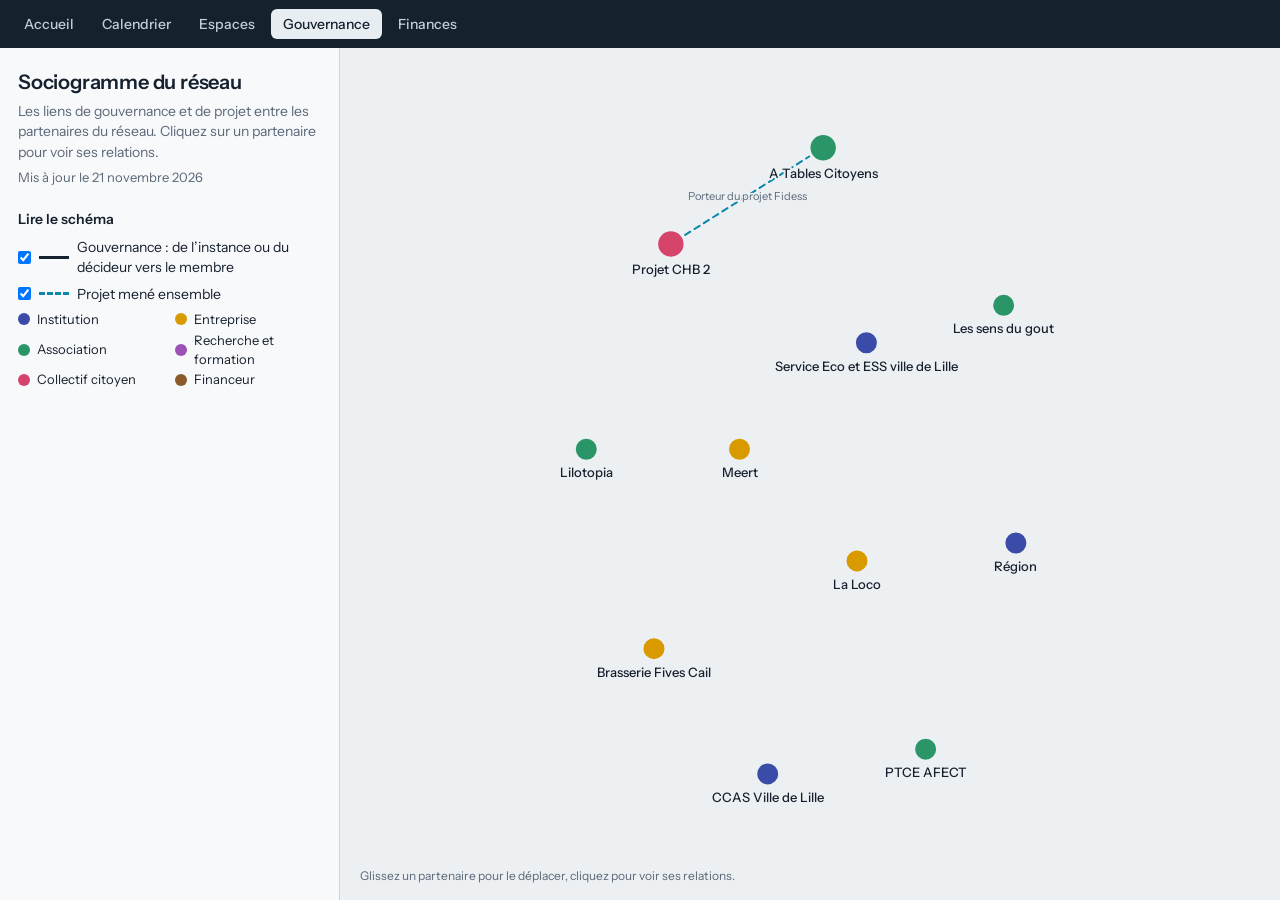
==== commit e689cd19: "Update gouvernance.html" ====
--- a/gouvernance.html
+++ b/gouvernance.html
@@ -142,30 +142,96 @@
 const KEY="sociogramme-reseau-v1";
 /* DEBUT-DONNEES */
 const PUBLISHED={
- updated:"2026-11-20",
- nodes:[
-  {id:"n1",name:"Animation du réseau",cat:"association"},
-  {id:"n2",name:"Région",cat:"institution"},
-  {id:"n3",name:"Métropole",cat:"institution"},
-  {id:"n4",name:"Chambre de commerce",cat:"institution"},
-  {id:"n5",name:"Université",cat:"recherche"},
-  {id:"n6",name:"Coopérative énergie",cat:"entreprise"},
-  {id:"n7",name:"Collectif mobilités",cat:"citoyen"},
-  {id:"n8",name:"Fablab",cat:"association"}
+ "updated": "2026-11-21",
+ "nodes": [
+  {
+   "id": "n2",
+   "name": "Région",
+   "cat": "institution",
+   "nx": 0.719,
+   "ny": 0.581
+  },
+  {
+   "id": "nmwq9ozjh6ak",
+   "name": "Projet CHB 2",
+   "cat": "citoyen",
+   "nx": 0.352,
+   "ny": 0.23
+  },
+  {
+   "id": "nmwq9p93utzm",
+   "name": "PTCE AFECT",
+   "cat": "association",
+   "nx": 0.623,
+   "ny": 0.823
+  },
+  {
+   "id": "nmwq9pe06s2a",
+   "name": "A Tables Citoyens",
+   "cat": "association",
+   "nx": 0.514,
+   "ny": 0.117
+  },
+  {
+   "id": "nmwq9pggxf7d",
+   "name": "Lilotopia",
+   "cat": "association",
+   "nx": 0.262,
+   "ny": 0.471
+  },
+  {
+   "id": "nmwq9pk43v8d",
+   "name": "Les sens du gout",
+   "cat": "association",
+   "nx": 0.706,
+   "ny": 0.302
+  },
+  {
+   "id": "nmwq9pzdj14g",
+   "name": "CCAS Ville de Lille",
+   "cat": "institution",
+   "nx": 0.455,
+   "ny": 0.852
+  },
+  {
+   "id": "nmwq9q695xw8",
+   "name": "Service Eco et ESS ville de Lille",
+   "cat": "institution",
+   "nx": 0.56,
+   "ny": 0.346
+  },
+  {
+   "id": "nmwq9qnxys02",
+   "name": "Brasserie Fives Cail",
+   "cat": "entreprise",
+   "nx": 0.334,
+   "ny": 0.705
+  },
+  {
+   "id": "nmwq9qq234ta",
+   "name": "La Loco",
+   "cat": "entreprise",
+   "nx": 0.55,
+   "ny": 0.602
+  },
+  {
+   "id": "nmwq9qt0iie3",
+   "name": "Meert",
+   "cat": "entreprise",
+   "nx": 0.425,
+   "ny": 0.471
+  }
  ],
- links:[
-  {id:"l1",a:"n2",b:"n1",type:"gov",label:"Financeur"},
-  {id:"l2",a:"n1",b:"n2",type:"gov",label:"Siège au comité de pilotage"},
-  {id:"l3",a:"n1",b:"n3",type:"gov",label:"Siège au comité de pilotage"},
-  {id:"l4",a:"n1",b:"n4",type:"gov",label:"Siège au comité de pilotage"},
-  {id:"l5",a:"n1",b:"n5",type:"gov",label:"Conseil scientifique"},
-  {id:"l6",a:"n1",b:"n7",type:"proj",label:"Ateliers mobilités"},
-  {id:"l7",a:"n5",b:"n6",type:"proj",label:"Étude énergie"},
-  {id:"l8",a:"n8",b:"n7",type:"proj",label:"Prototype vélo-cargo"},
-  {id:"l9",a:"n3",b:"n8",type:"proj",label:"Tiers-lieu"},
-  {id:"l10",a:"n6",b:"n4",type:"proj",label:"Club d’entreprises"},
-  {id:"l11",a:"n5",b:"n8",type:"proj",label:"Stages"}
- ]};
+ "links": [
+  {
+   "id": "lmwqfy62os6a",
+   "a": "nmwq9pe06s2a",
+   "b": "nmwq9ozjh6ak",
+   "type": "proj",
+   "label": "Porteur du projet Fidess"
+  }
+ ]
+};
 /* FIN-DONNEES */
 const EDIT=location.hash==="#edition";
 const EX=PUBLISHED;
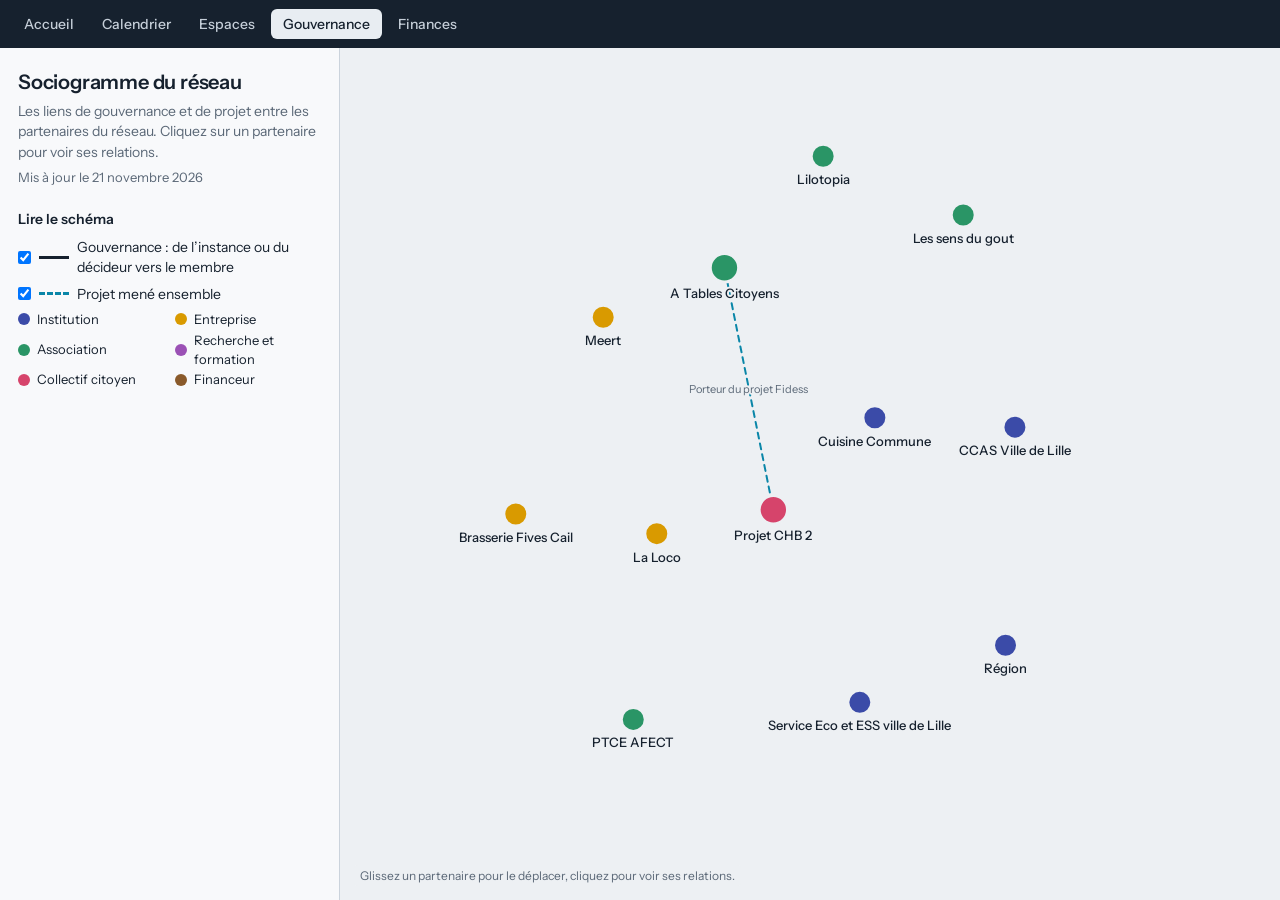
==== commit af567553: "Update coordinates for various entities in gouvernance.html" ====
--- a/gouvernance.html
+++ b/gouvernance.html
@@ -148,78 +148,85 @@
    "id": "n2",
    "name": "Région",
    "cat": "institution",
-   "nx": 0.719,
-   "ny": 0.581
+   "nx": 0.708,
+   "ny": 0.701
   },
   {
    "id": "nmwq9ozjh6ak",
    "name": "Projet CHB 2",
    "cat": "citoyen",
-   "nx": 0.352,
-   "ny": 0.23
+   "nx": 0.461,
+   "ny": 0.542
   },
   {
    "id": "nmwq9p93utzm",
    "name": "PTCE AFECT",
    "cat": "association",
-   "nx": 0.623,
-   "ny": 0.823
+   "nx": 0.312,
+   "ny": 0.788
   },
   {
    "id": "nmwq9pe06s2a",
    "name": "A Tables Citoyens",
    "cat": "association",
-   "nx": 0.514,
-   "ny": 0.117
+   "nx": 0.409,
+   "ny": 0.258
   },
   {
    "id": "nmwq9pggxf7d",
    "name": "Lilotopia",
    "cat": "association",
-   "nx": 0.262,
-   "ny": 0.471
+   "nx": 0.514,
+   "ny": 0.127
   },
   {
    "id": "nmwq9pk43v8d",
    "name": "Les sens du gout",
    "cat": "association",
-   "nx": 0.706,
-   "ny": 0.302
+   "nx": 0.663,
+   "ny": 0.196
   },
   {
    "id": "nmwq9pzdj14g",
    "name": "CCAS Ville de Lille",
    "cat": "institution",
-   "nx": 0.455,
-   "ny": 0.852
+   "nx": 0.718,
+   "ny": 0.445
   },
   {
    "id": "nmwq9q695xw8",
    "name": "Service Eco et ESS ville de Lille",
    "cat": "institution",
-   "nx": 0.56,
-   "ny": 0.346
+   "nx": 0.553,
+   "ny": 0.768
   },
   {
    "id": "nmwq9qnxys02",
    "name": "Brasserie Fives Cail",
    "cat": "entreprise",
-   "nx": 0.334,
-   "ny": 0.705
+   "nx": 0.187,
+   "ny": 0.547
   },
   {
    "id": "nmwq9qq234ta",
    "name": "La Loco",
    "cat": "entreprise",
-   "nx": 0.55,
-   "ny": 0.602
+   "nx": 0.337,
+   "ny": 0.57
   },
   {
    "id": "nmwq9qt0iie3",
    "name": "Meert",
    "cat": "entreprise",
-   "nx": 0.425,
-   "ny": 0.471
+   "nx": 0.28,
+   "ny": 0.316
+  },
+  {
+   "id": "nmwqgwfsmpim",
+   "name": "Cuisine Commune",
+   "cat": "institution",
+   "nx": 0.569,
+   "ny": 0.434
   }
  ],
  "links": [
